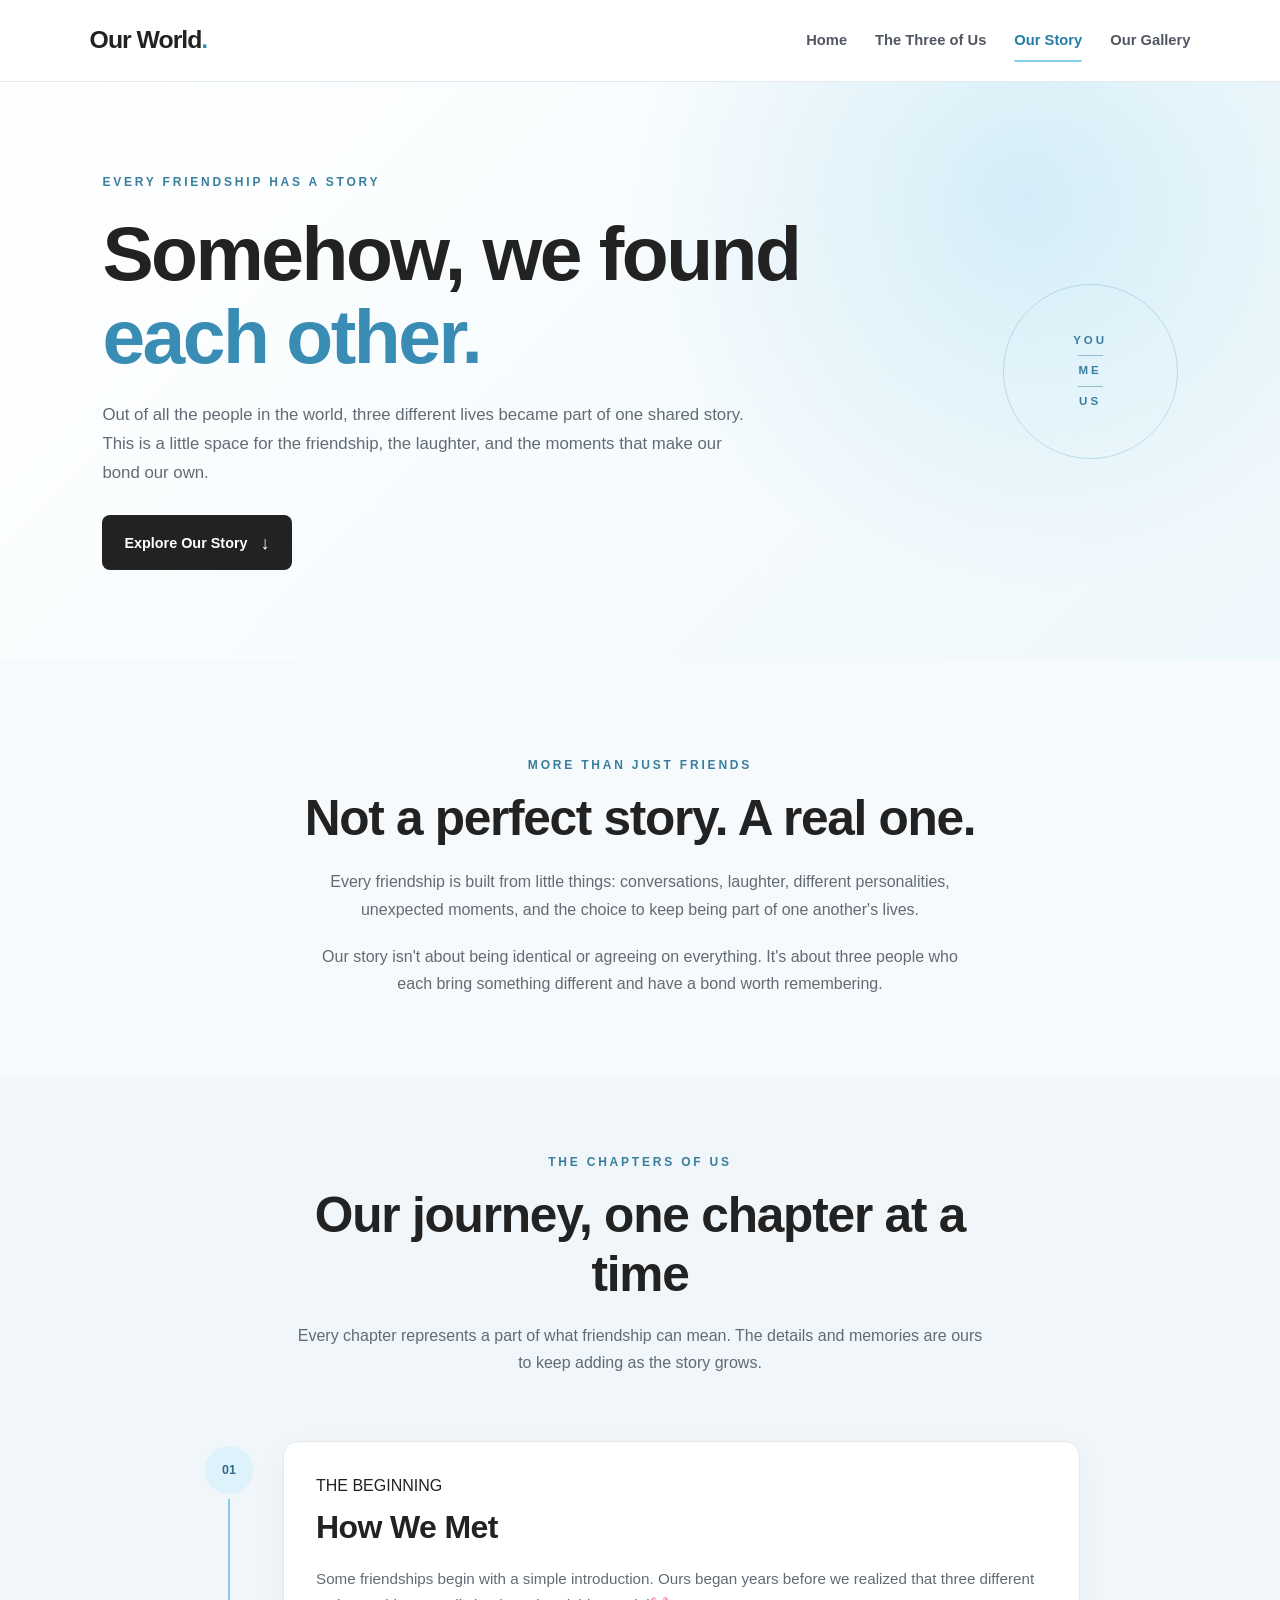
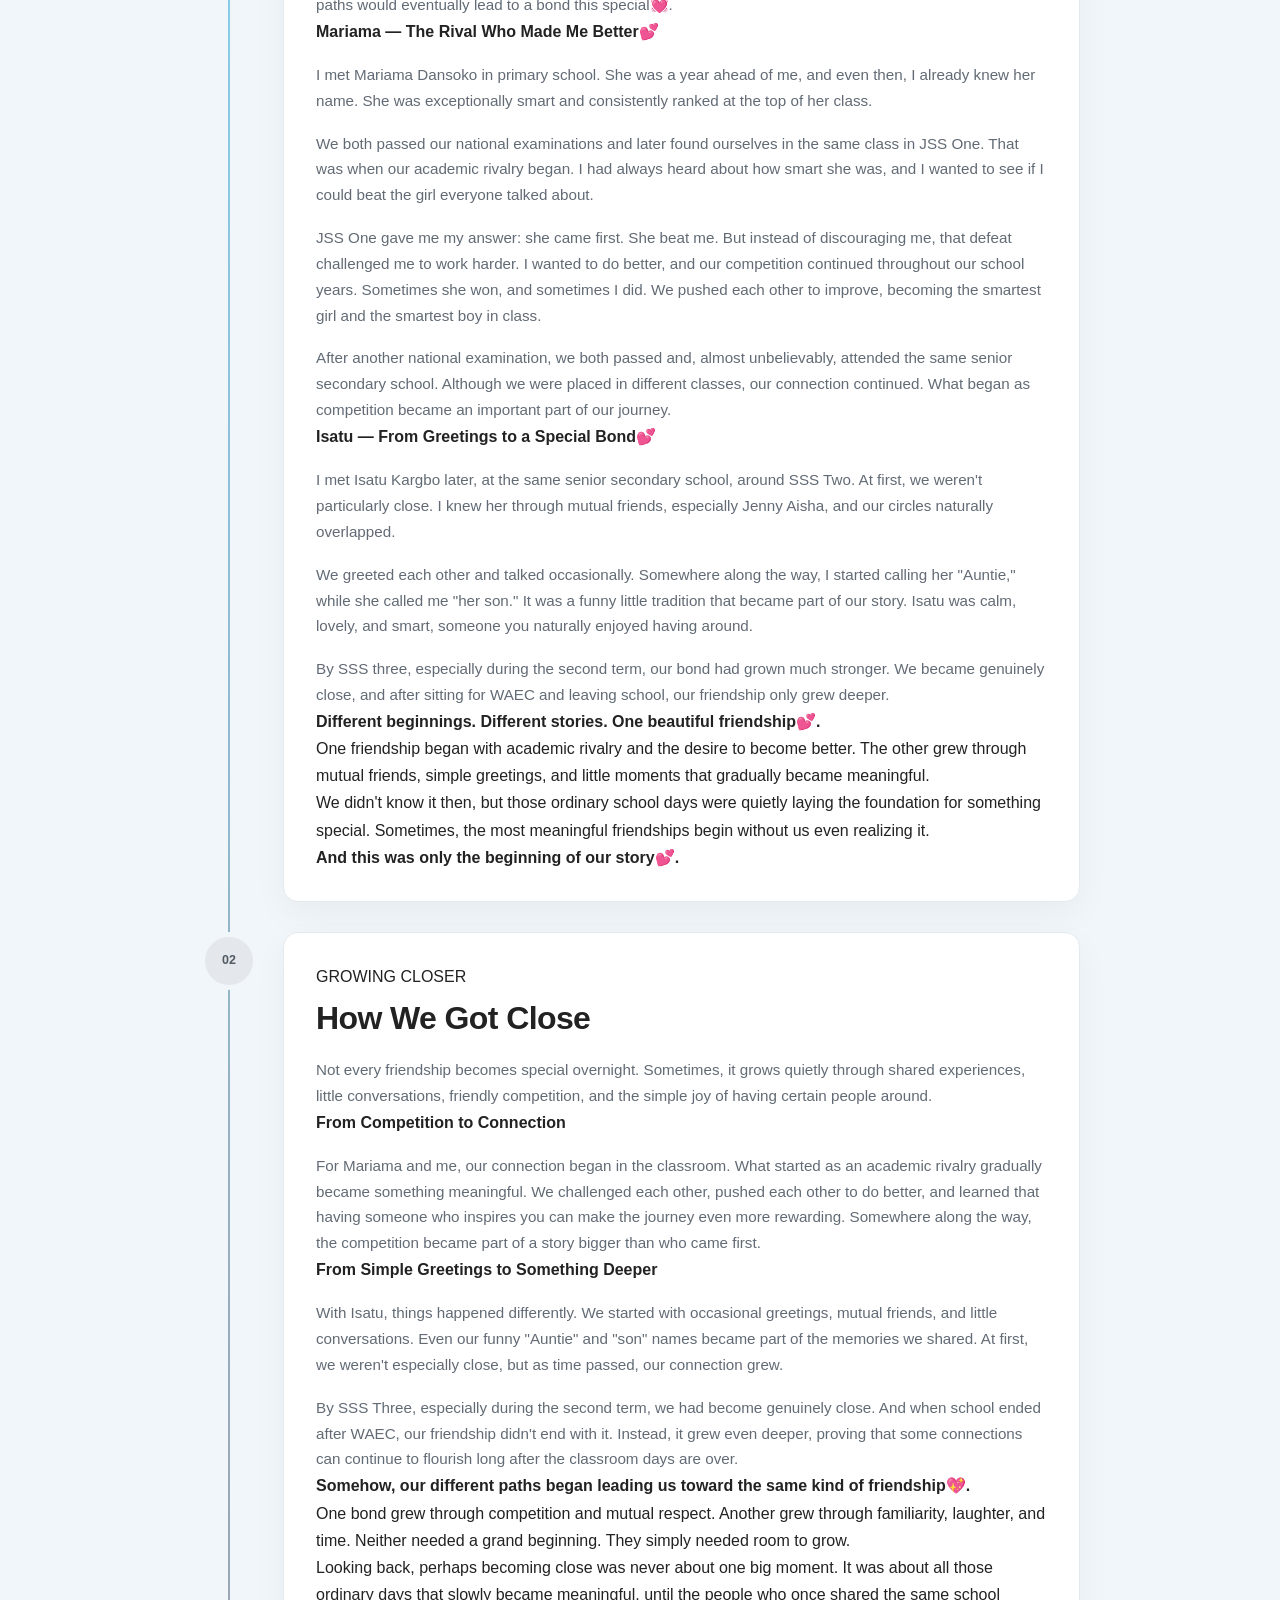
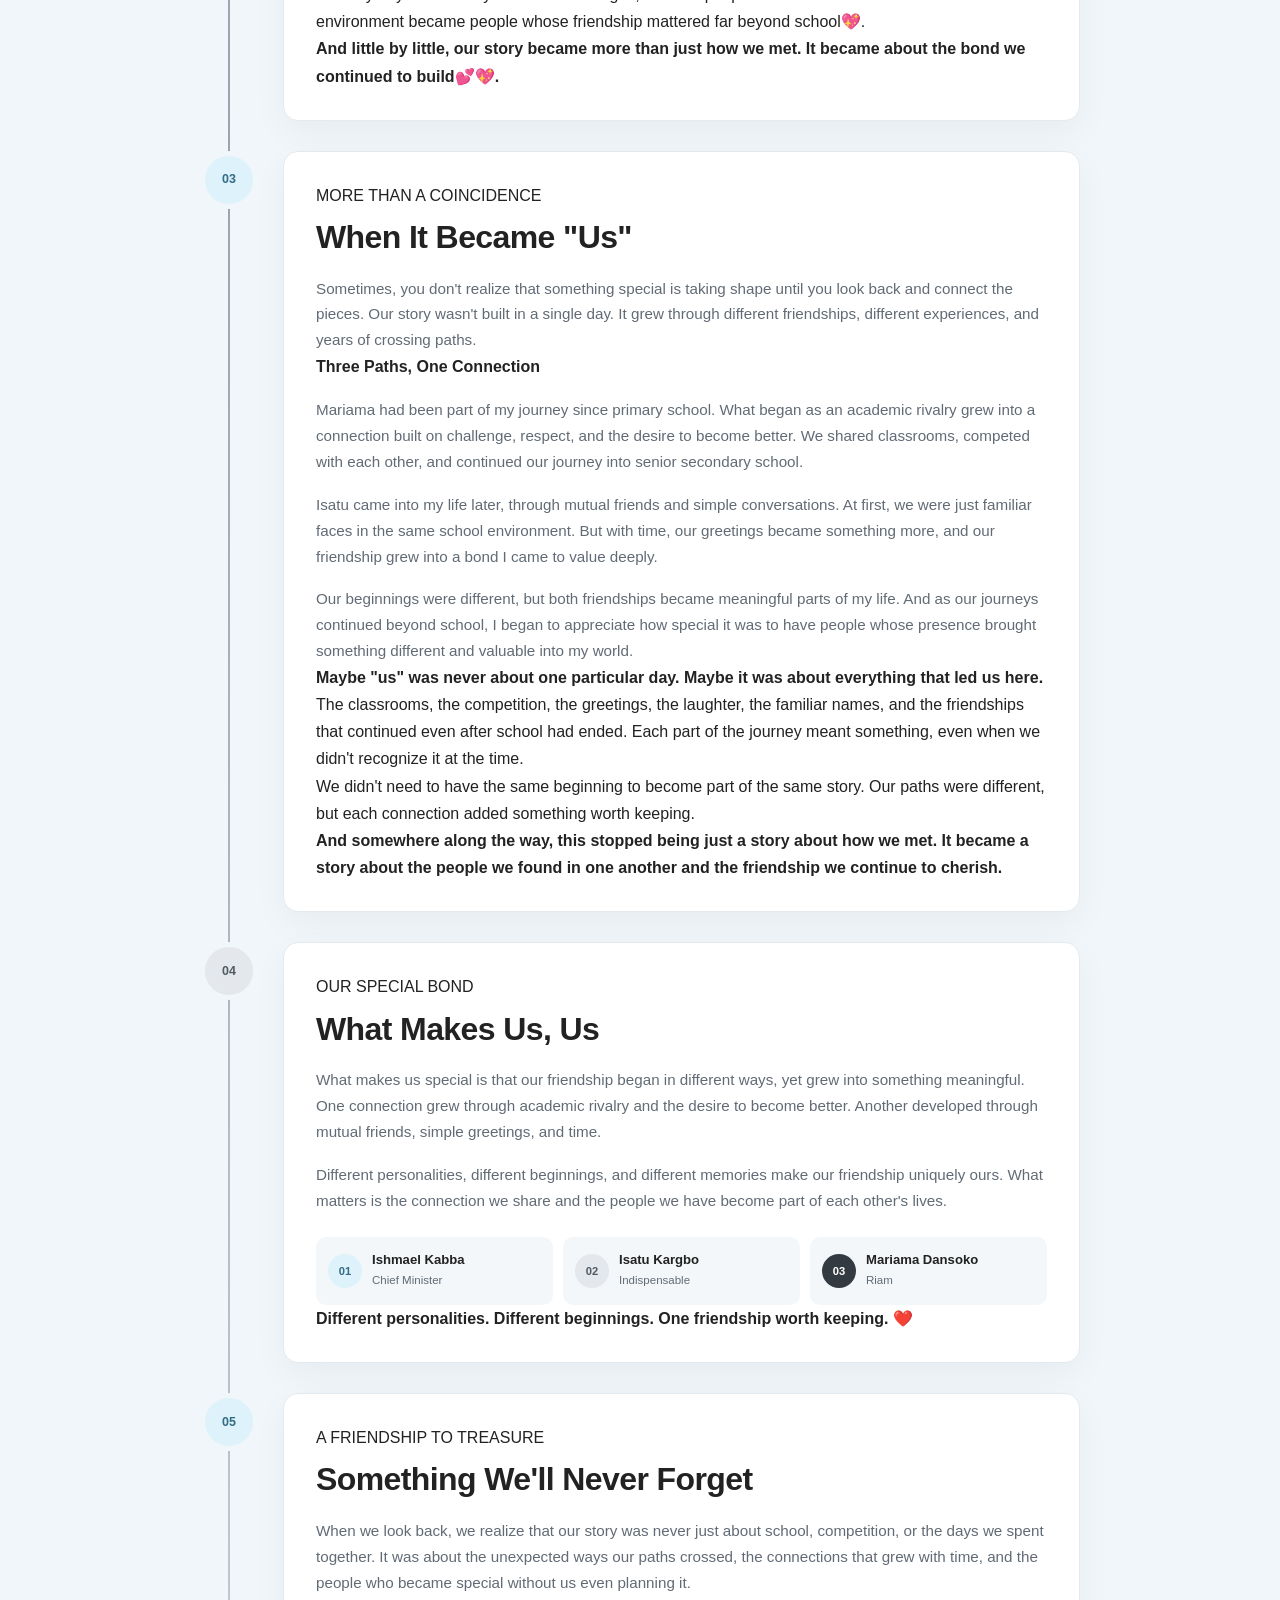
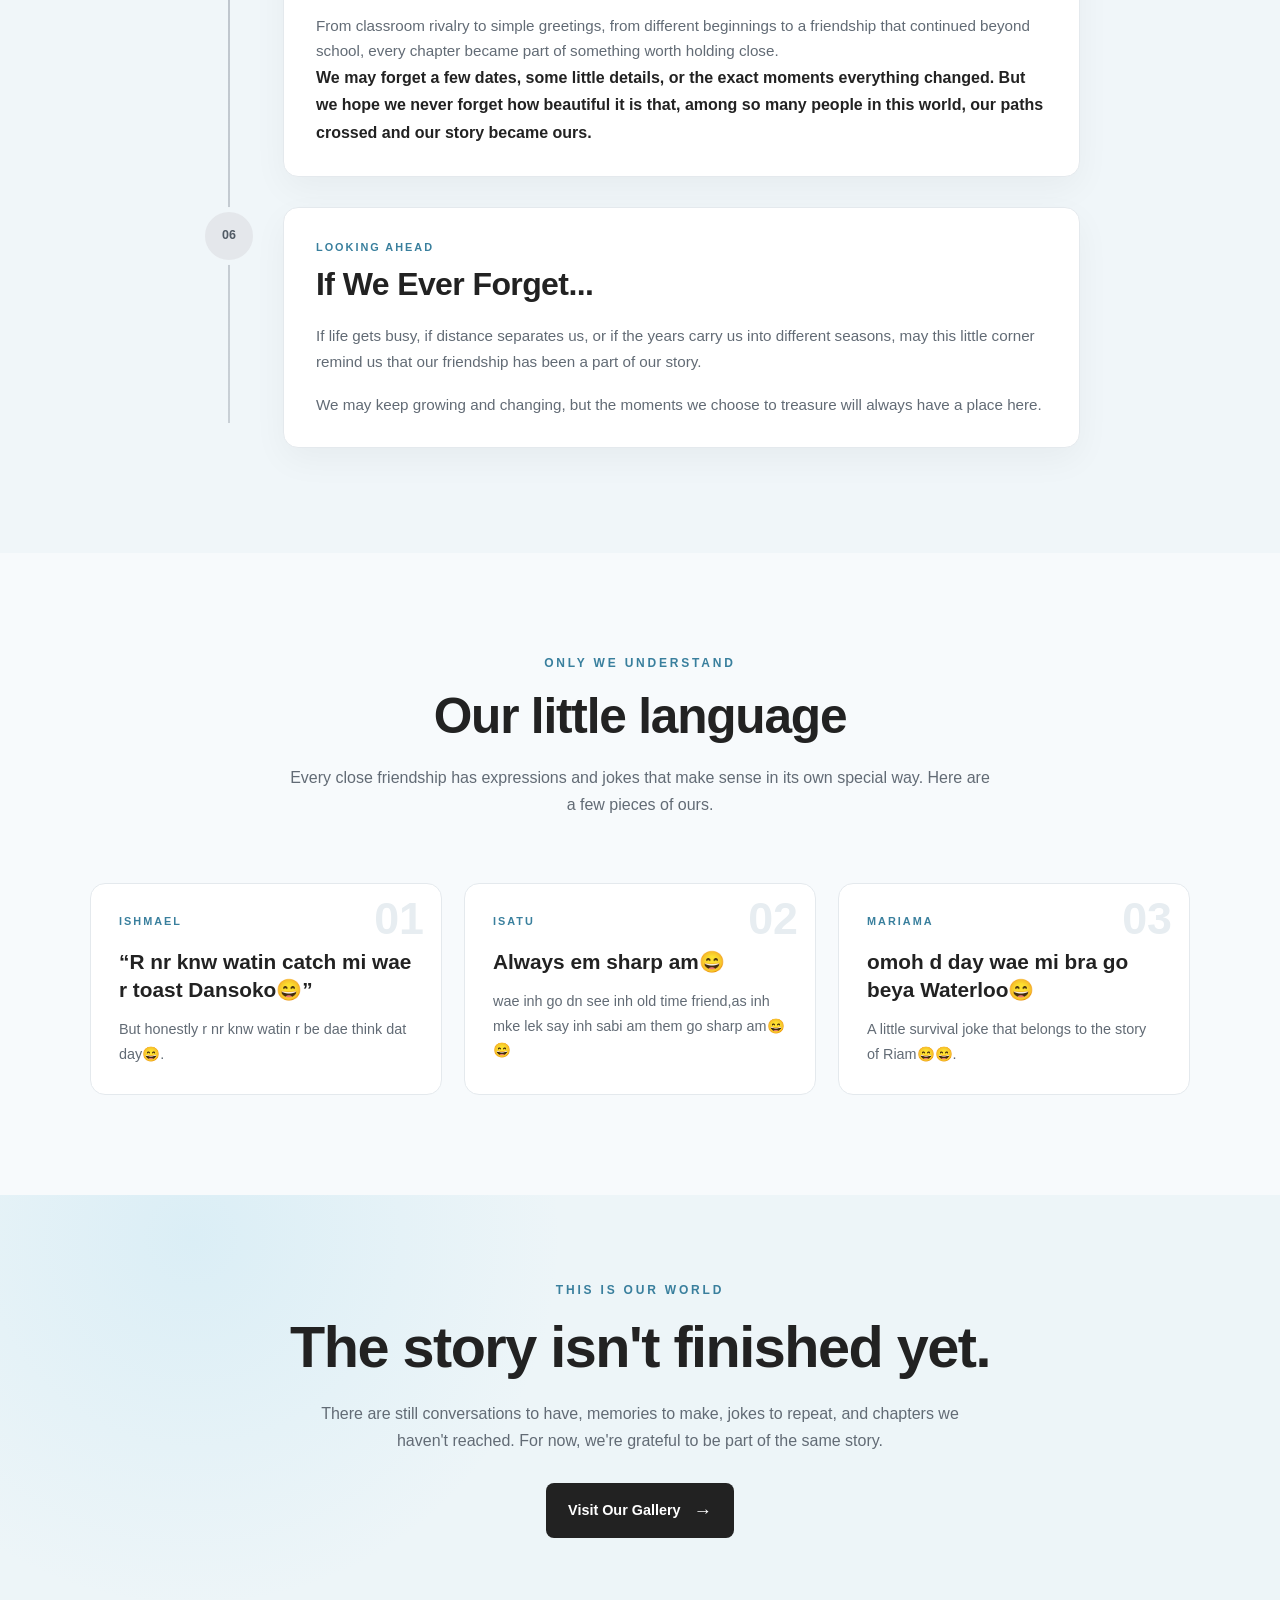
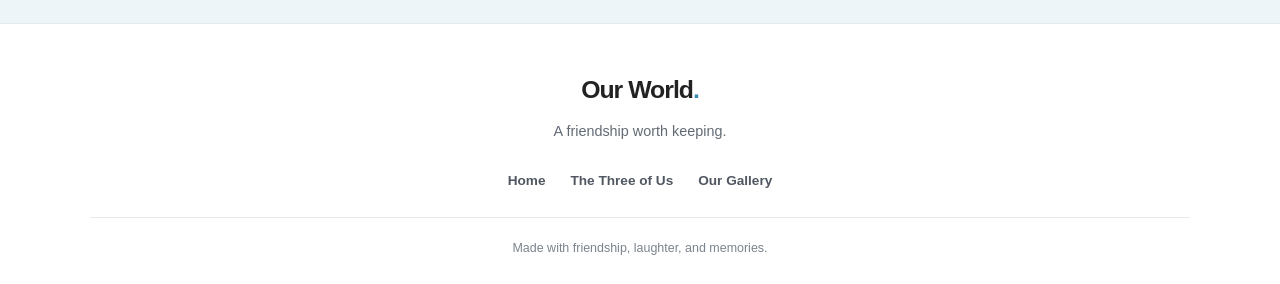
==== pages/our-story.html @ 67580a03 "Add files via upload" ====
<!DOCTYPE html>
<html lang="en">
<head>
  <meta charset="UTF-8">
  <meta name="viewport" content="width=device-width, initial-scale=1.0">

  <title>Our Story | Our World</title>

  <link rel="stylesheet" href="../css/our-story.css">
  <script src="../js/our-story.js" defer></script>
</head>

<body>
  <header class="site-header">
    <a href="../index.html" class="logo">Our World<span>.</span></a>

    <button
      class="menu-toggle"
      id="menu-toggle"
      type="button"
      aria-label="Open navigation menu"
      aria-expanded="false"
      aria-controls="main-navigation">
      <span></span>
      <span></span>
      <span></span>
    </button>

    <nav class="main-navigation" id="main-navigation">
      <a href="../index.html">Home</a>
      <a href="three-of-us.html">The Three of Us</a>
      <a href="our-story.html" class="active" aria-current="page">Our Story</a>
      <a href="gallery.html">Our Gallery</a>
    </nav>
  </header>

  <main>
    <section class="story-hero">
      <div class="hero-content">
        <p class="eyebrow">EVERY FRIENDSHIP HAS A STORY</p>

        <h1>Somehow, we found <span>each other.</span></h1>

        <p class="hero-description">
          Out of all the people in the world, three different lives
          became part of one shared story. This is a little space
          for the friendship, the laughter, and the moments that
          make our bond our own.
        </p>

        <a href="#our-journey" class="primary-button">
          Explore Our Story <span>↓</span>
        </a>
      </div>

      <div class="hero-mark" aria-hidden="true">
        <span>YOU</span>
        <span class="mark-line"></span>
        <span>ME</span>
        <span class="mark-line"></span>
        <span>US</span>
      </div>
    </section>

    <section class="story-introduction" id="our-journey">
      <p class="eyebrow">MORE THAN JUST FRIENDS</p>
      <h2>Not a perfect story. A real one.</h2>

      <p>
        Every friendship is built from little things: conversations,
        laughter, different personalities, unexpected moments, and
        the choice to keep being part of one another's lives.
      </p>

      <p>
        Our story isn't about being identical or agreeing on everything.
        It's about three people who each bring something different
        and have a bond worth remembering.
      </p>
    </section>

    <section class="timeline-section">
      <div class="section-heading">
        <p class="eyebrow">THE CHAPTERS OF US</p>
        <h2>Our journey, one chapter at a time</h2>
        <p>
          Every chapter represents a part of what friendship can mean.
          The details and memories are ours to keep adding as the story grows.
        </p>
      </div>

      <div class="story-timeline">

        <article class="timeline-item">
          <div class="timeline-marker">01</div>

          <div class="timeline-card">
  <span class="story-label">THE BEGINNING</span>
  <h3>How We Met</h3>

  <p>
    Some friendships begin with a simple introduction. Ours began
    years before we realized that three different paths would
    eventually lead to a bond this special💓.
  </p>

  <h4>Mariama — The Rival Who Made Me Better💕</h4>

  <p>
    I met Mariama Dansoko in primary school. She was a year ahead
    of me, and even then, I already knew her name. She was
    exceptionally smart and consistently ranked at the top of
    her class.
  </p>

  <p>
    We both passed our national examinations and later found
    ourselves in the same class in JSS One. That was when our
    academic rivalry began. I had always heard about how smart
    she was, and I wanted to see if I could beat the girl
    everyone talked about.
  </p>

  <p>
    JSS One gave me my answer: she came first. She beat me.
    But instead of discouraging me, that defeat challenged me
    to work harder. I wanted to do better, and our competition
    continued throughout our school years. Sometimes she won,
    and sometimes I did. We pushed each other to improve,
    becoming the smartest girl and the smartest boy in class.
  </p>

  <p>
    After another national examination, we both passed and,
    almost unbelievably, attended the same senior secondary
    school. Although we were placed in different classes,
    our connection continued. What began as competition
    became an important part of our journey.
  </p>

  <h4>Isatu — From Greetings to a Special Bond💕</h4>

  <p>
    I met Isatu Kargbo later, at the same senior secondary
    school, around SSS Two. At first, we weren't particularly
    close. I knew her through mutual friends, especially
    Jenny Aisha, and our circles naturally overlapped.
  </p>

  <p>
    We greeted each other and talked occasionally. Somewhere
    along the way, I started calling her "Auntie," while she
    called me "her son." It was a funny little tradition that
    became part of our story. Isatu was calm, lovely, and smart,
    someone you naturally enjoyed having around.
  </p>

  <p>
    By SSS three, especially during the second term, our bond
    had grown much stronger. We became genuinely close, and
    after sitting for WAEC and leaving school, our friendship
    only grew deeper.
  </p>

  <div class="story-highlight">
    <p>
      <strong>Different beginnings. Different stories.
      One beautiful friendship💕.</strong>
    </p>

    <p>
      One friendship began with academic rivalry and the desire
      to become better. The other grew through mutual friends,
      simple greetings, and little moments that gradually
      became meaningful.
    </p>

    <p>
      We didn't know it then, but those ordinary school days
      were quietly laying the foundation for something special.
      Sometimes, the most meaningful friendships begin without
      us even realizing it.
    </p>

    <p>
      <strong>And this was only the beginning of our story💕.</strong>
    </p>
  </div>
</div>
        </article>

        <article class="timeline-item">
          <div class="timeline-marker">02</div>

          <div class="timeline-card">
  <span class="story-label">GROWING CLOSER</span>
  <h3>How We Got Close</h3>

  <p>
    Not every friendship becomes special overnight.
    Sometimes, it grows quietly through shared experiences,
    little conversations, friendly competition, and the
    simple joy of having certain people around.
  </p>

  <h4>From Competition to Connection</h4>

  <p>
    For Mariama and me, our connection began in the classroom.
    What started as an academic rivalry gradually became
    something meaningful. We challenged each other, pushed
    each other to do better, and learned that having someone
    who inspires you can make the journey even more rewarding.
    Somewhere along the way, the competition became part of
    a story bigger than who came first.
  </p>

  <h4>From Simple Greetings to Something Deeper</h4>

  <p>
    With Isatu, things happened differently. We started with
    occasional greetings, mutual friends, and little
    conversations. Even our funny "Auntie" and "son" names
    became part of the memories we shared. At first, we weren't
    especially close, but as time passed, our connection grew.
  </p>

  <p>
    By SSS Three, especially during the second term, we had
    become genuinely close. And when school ended after WAEC,
    our friendship didn't end with it. Instead, it grew even
    deeper, proving that some connections can continue to
    flourish long after the classroom days are over.
  </p>

  <div class="story-highlight">
    <p>
      <strong>Somehow, our different paths began leading
      us toward the same kind of friendship💖.</strong>
    </p>

    <p>
      One bond grew through competition and mutual respect.
      Another grew through familiarity, laughter, and time.
      Neither needed a grand beginning. They simply needed
      room to grow.
    </p>

    <p>
      Looking back, perhaps becoming close was never about
      one big moment. It was about all those ordinary days
      that slowly became meaningful, until the people who
      once shared the same school environment became people
      whose friendship mattered far beyond school💖.
    </p>

    <p>
      <strong>And little by little, our story became
      more than just how we met. It became about
      the bond we continued to build💕💖.</strong>
    </p>
  </div>
</div>
        </article>

        <article class="timeline-item">
          <div class="timeline-marker">03</div>

          <div class="timeline-card">
  <span class="story-label">MORE THAN A COINCIDENCE</span>
  <h3>When It Became "Us"</h3>

  <p>
    Sometimes, you don't realize that something special is
    taking shape until you look back and connect the pieces.
    Our story wasn't built in a single day. It grew through
    different friendships, different experiences, and years
    of crossing paths.
  </p>

  <h4>Three Paths, One Connection</h4>

  <p>
    Mariama had been part of my journey since primary school.
    What began as an academic rivalry grew into a connection
    built on challenge, respect, and the desire to become
    better. We shared classrooms, competed with each other,
    and continued our journey into senior secondary school.
  </p>

  <p>
    Isatu came into my life later, through mutual friends and
    simple conversations. At first, we were just familiar
    faces in the same school environment. But with time,
    our greetings became something more, and our friendship
    grew into a bond I came to value deeply.
  </p>

  <p>
    Our beginnings were different, but both friendships
    became meaningful parts of my life. And as our journeys
    continued beyond school, I began to appreciate how
    special it was to have people whose presence brought
    something different and valuable into my world.
  </p>

  <div class="story-highlight">
    <p>
      <strong>Maybe "us" was never about one particular day.
      Maybe it was about everything that led us here.</strong>
    </p>

    <p>
      The classrooms, the competition, the greetings, the
      laughter, the familiar names, and the friendships that
      continued even after school had ended. Each part of
      the journey meant something, even when we didn't
      recognize it at the time.
    </p>

    <p>
      We didn't need to have the same beginning to become
      part of the same story. Our paths were different,
      but each connection added something worth keeping.
    </p>

    <p>
      <strong>And somewhere along the way, this stopped
      being just a story about how we met. It became
      a story about the people we found in one another
      and the friendship we continue to cherish.</strong>
    </p>
  </div>
</div>
        </article>

        <article class="timeline-item">
          <div class="timeline-marker">04</div>

          <div class="timeline-card">
  <span class="story-label">OUR SPECIAL BOND</span>
  <h3>What Makes Us, Us</h3>

  <p>
    What makes us special is that our friendship began in
    different ways, yet grew into something meaningful.
    One connection grew through academic rivalry and the
    desire to become better. Another developed through
    mutual friends, simple greetings, and time.
  </p>

  <p>
    Different personalities, different beginnings, and
    different memories make our friendship uniquely ours.
    What matters is the connection we share and the
    people we have become part of each other's lives.
  </p>

  <div class="mini-profiles">

    <div class="mini-profile">
      <div class="mini-number">01</div>
      <div>
        <h4>Ishmael Kabba</h4>
        <p>Chief Minister</p>
      </div>
    </div>

    <div class="mini-profile">
      <div class="mini-number">02</div>
      <div>
        <h4>Isatu Kargbo</h4>
        <p>Indispensable</p>
      </div>
    </div>

    <div class="mini-profile">
      <div class="mini-number">03</div>
      <div>
        <h4>Mariama Dansoko</h4>
        <p>Riam</p>
      </div>
    </div>

  </div>

  <div class="story-highlight">
    <p>
      <strong>Different personalities. Different beginnings.
      One friendship worth keeping. ❤️</strong>
    </p>
  </div>
</div>
        </article>

        <article class="timeline-item">
          <div class="timeline-marker">05</div>
<div class="timeline-card">
  <span class="story-label">A FRIENDSHIP TO TREASURE</span>
  <h3>Something We'll Never Forget</h3>

  <p>
    When we look back, we realize that our story was never
    just about school, competition, or the days we spent
    together. It was about the unexpected ways our paths
    crossed, the connections that grew with time, and the
    people who became special without us even planning it.
  </p>

  <p>
    From classroom rivalry to simple greetings, from
    different beginnings to a friendship that continued
    beyond school, every chapter became part of something
    worth holding close.
  </p>

  <div class="story-highlight">
    <p>
      <strong>
        We may forget a few dates, some little details,
        or the exact moments everything changed.
        But we hope we never forget how beautiful it is
        that, among so many people in this world,
        our paths crossed and our story became ours.
      </strong>
    </p>
  </div>
</div>
        </article>

        <article class="timeline-item">
          <div class="timeline-marker">06</div>

          <div class="timeline-card">
            <p class="chapter-label">LOOKING AHEAD</p>
            <h3>If We Ever Forget...</h3>

            <p>
              If life gets busy, if distance separates us, or if the
              years carry us into different seasons, may this little
              corner remind us that our friendship has been a part of
              our story.
            </p>

            <p>
              We may keep growing and changing, but the moments we
              choose to treasure will always have a place here.
            </p>
          </div>
        </article>

      </div>
    </section>

    <section class="inside-jokes-section">
      <div class="section-heading">
        <p class="eyebrow">ONLY WE UNDERSTAND</p>
        <h2>Our little language</h2>
        <p>
          Every close friendship has expressions and jokes that make
          sense in its own special way. Here are a few pieces of ours.
        </p>
      </div>

      <div class="jokes-grid">
        <article class="joke-card">
          <span class="joke-number">01</span>
          <p class="joke-owner">ISHMAEL</p>
          <h3>“R nr knw watin catch mi wae r toast Dansoko😄”</h3>
          <p>
            But honestly r nr knw watin r be dae think dat day😄.
          </p>
        </article>

        <article class="joke-card">
          <span class="joke-number">02</span>
          <p class="joke-owner">ISATU</p>
          <h3>Always em sharp am😄</h3>
          <p>
            wae inh go dn see inh old time friend,as inh mke lek say inh sabi am them go sharp am😄😄
          </p>
        </article>

        <article class="joke-card">
          <span class="joke-number">03</span>
          <p class="joke-owner">MARIAMA</p>
          <h3>omoh d day wae mi bra go beya Waterloo😄</h3>
          <p>
            A little survival joke that belongs to the story of Riam😄😄.
          </p>
        </article>
      </div>
    </section>

    <section class="story-ending">
      <p class="eyebrow">THIS IS OUR WORLD</p>

      <h2>The story isn't finished yet.</h2>

      <p>
        There are still conversations to have, memories to make,
        jokes to repeat, and chapters we haven't reached.
        For now, we're grateful to be part of the same story.
      </p>

      <a href="gallery.html" class="primary-button">
        Visit Our Gallery <span>→</span>
      </a>
    </section>
  </main>

  <footer class="site-footer">
    <a href="../index.html" class="footer-logo">Our World<span>.</span></a>
    <p>A friendship worth keeping.</p>

    <div class="footer-links">
      <a href="../index.html">Home</a>
      <a href="three-of-us.html">The Three of Us</a>
      <a href="gallery.html">Our Gallery</a>
    </div>

    <p class="copyright">Made with friendship, laughter, and memories.</p>
  </footer>
</body>
</html>
---- css/our-story.css ----
/* =====================================
   OUR WORLD — OUR STORY
===================================== */

:root {
  --sky: #87CEEB;
  --gray: #9CA3AF;
  --charcoal: #222222;
  --white: #F7FAFC;
  --paper: #FFFFFF;
  --muted: #626B75;
  --border: #E4E9ED;
  --blue-dark: #397F9D;
}

* {
  box-sizing: border-box;
  margin: 0;
  padding: 0;
}

html {
  scroll-behavior: smooth;
  scroll-padding-top: 90px;
}

body {
  background: var(--white);
  color: var(--charcoal);
  font-family: Arial, Helvetica, sans-serif;
  line-height: 1.7;
  overflow-x: hidden;
}

a {
  color: inherit;
  text-decoration: none;
}

button {
  font: inherit;
}

button,
a {
  -webkit-tap-highlight-color: transparent;
}

/* HEADER */

.site-header {
  min-height: 82px;
  padding: 16px 7%;
  display: flex;
  align-items: center;
  justify-content: space-between;
  gap: 30px;
  position: sticky;
  top: 0;
  z-index: 100;
  background: rgba(255, 255, 255, 0.96);
  border-bottom: 1px solid var(--border);
  backdrop-filter: blur(12px);
}

.logo,
.footer-logo {
  font-size: 1.55rem;
  font-weight: 800;
  letter-spacing: -1px;
  white-space: nowrap;
}

.logo span,
.footer-logo span {
  color: #398DB5;
}

.main-navigation {
  display: flex;
  align-items: center;
  justify-content: flex-end;
  gap: 28px;
}

.main-navigation a {
  position: relative;
  color: #505761;
  font-size: 0.92rem;
  font-weight: 600;
  transition: color 0.25s ease;
}

.main-navigation a:hover,
.main-navigation a.active {
  color: #267DA5;
}

.main-navigation a.active::after {
  content: "";
  position: absolute;
  left: 0;
  bottom: -9px;
  width: 100%;
  height: 2px;
  background: var(--sky);
  border-radius: 5px;
}

.menu-toggle {
  display: none;
  width: 44px;
  height: 44px;
  padding: 10px;
  background: white;
  border: 1px solid var(--border);
  border-radius: 10px;
  cursor: pointer;
}

.menu-toggle span {
  display: block;
  width: 100%;
  height: 2px;
  margin: 5px 0;
  background: var(--charcoal);
  border-radius: 5px;
}

/* SHARED ELEMENTS */

.eyebrow {
  color: var(--blue-dark);
  font-size: 0.75rem;
  font-weight: 800;
  letter-spacing: 2.8px;
  line-height: 1.8;
}

.primary-button {
  min-height: 50px;
  margin-top: 28px;
  padding: 12px 22px;
  display: inline-flex;
  align-items: center;
  justify-content: center;
  gap: 13px;
  border-radius: 8px;
  background: var(--charcoal);
  color: white;
  font-size: 0.9rem;
  font-weight: 700;
  transition:
    transform 0.25s ease,
    background 0.25s ease;
}

.primary-button:hover {
  transform: translateY(-3px);
  background: #374653;
}

.primary-button span {
  font-size: 1.15rem;
}

/* STORY HERO */

.story-hero {
  min-height: 510px;
  padding: 90px 8%;
  position: relative;
  isolation: isolate;
  overflow: hidden;
  display: flex;
  align-items: center;
  justify-content: space-between;
  gap: 50px;
  background:
    radial-gradient(
      circle at 80% 20%,
      rgba(135, 206, 235, 0.3),
      transparent 35%
    ),
    linear-gradient(135deg, #FFFFFF, #EFF8FC);
}

.hero-content {
  max-width: 760px;
  position: relative;
  z-index: 2;
}

.story-hero h1 {
  margin-top: 18px;
  font-size: clamp(2.8rem, 6vw, 5.4rem);
  font-weight: 800;
  line-height: 1.08;
  letter-spacing: -2.5px;
}

.story-hero h1 span {
  color: #398DB5;
}

.hero-description {
  max-width: 650px;
  margin-top: 24px;
  color: var(--muted);
  font-size: 1.05rem;
}

.hero-mark {
  width: 175px;
  height: 175px;
  flex-shrink: 0;
  display: flex;
  flex-direction: column;
  align-items: center;
  justify-content: center;
  gap: 5px;
  border: 1px solid rgba(57, 141, 181, 0.25);
  border-radius: 50%;
  color: #397F9D;
  font-size: 0.72rem;
  font-weight: 800;
  letter-spacing: 3px;
  animation: float-mark 5s ease-in-out infinite;
}

.mark-line {
  width: 25px;
  height: 1px;
  background: #91BDD1;
}

/* INTRODUCTION */

.story-introduction {
  max-width: 850px;
  margin: 0 auto;
  padding: 95px 7% 80px;
  text-align: center;
}

.story-introduction h2 {
  margin-top: 12px;
  font-size: clamp(2rem, 4vw, 3.1rem);
  line-height: 1.2;
  letter-spacing: -1.3px;
}

.story-introduction > p:not(.eyebrow) {
  margin-top: 20px;
  color: var(--muted);
  font-size: 1rem;
}

/* TIMELINE SECTION */

.timeline-section {
  padding: 75px 7% 105px;
  background: #F0F6F9;
}

.section-heading {
  max-width: 700px;
  margin: 0 auto 65px;
  text-align: center;
}

.section-heading h2 {
  margin-top: 12px;
  font-size: clamp(2rem, 4vw, 3.1rem);
  line-height: 1.2;
  letter-spacing: -1.2px;
}

.section-heading > p:last-child {
  margin-top: 17px;
  color: var(--muted);
}

.story-timeline {
  max-width: 880px;
  margin: 0 auto;
  position: relative;
}

.story-timeline::before {
  content: "";
  position: absolute;
  top: 25px;
  bottom: 25px;
  left: 28px;
  width: 2px;
  background: linear-gradient(
    to bottom,
    var(--sky),
    var(--gray),
    #C9D0D6
  );
}

.timeline-item {
  position: relative;
  display: grid;
  grid-template-columns: 58px minmax(0, 1fr);
  gap: 25px;
  margin-bottom: 30px;
}

.timeline-item:last-child {
  margin-bottom: 0;
}

.timeline-marker {
  width: 58px;
  height: 58px;
  position: relative;
  z-index: 1;
  display: flex;
  align-items: center;
  justify-content: center;
  border: 5px solid #F0F6F9;
  border-radius: 50%;
  background: #DDF2FA;
  color: #326C86;
  font-size: 0.78rem;
  font-weight: 800;
}

.timeline-item:nth-child(2n) .timeline-marker {
  background: #E4E7EB;
  color: #515B65;
}

.timeline-card {
  padding: 30px 32px;
  border: 1px solid var(--border);
  border-radius: 15px;
  background: white;
  box-shadow: 0 12px 35px rgba(34, 34, 34, 0.045);
  animation: reveal-card 0.65s ease both;
}

.timeline-item:nth-child(2) .timeline-card {
  animation-delay: 0.08s;
}

.timeline-item:nth-child(3) .timeline-card {
  animation-delay: 0.16s;
}

.timeline-item:nth-child(4) .timeline-card {
  animation-delay: 0.24s;
}

.timeline-item:nth-child(5) .timeline-card {
  animation-delay: 0.32s;
}

.timeline-item:nth-child(6) .timeline-card {
  animation-delay: 0.4s;
}

.chapter-label {
  color: #397F9D;
  font-size: 0.68rem;
  font-weight: 800;
  letter-spacing: 2px;
}

.timeline-card h3 {
  margin-top: 8px;
  font-size: clamp(1.45rem, 3vw, 2rem);
  line-height: 1.3;
  letter-spacing: -0.6px;
}

.timeline-card > p:not(.chapter-label) {
  margin-top: 17px;
  color: var(--muted);
  font-size: 0.95rem;
}

.timeline-card .memory-prompt {
  padding-left: 15px;
  border-left: 3px solid var(--sky);
  font-style: italic;
}

/* MINI PROFILES */

.mini-profiles {
  margin-top: 24px;
  display: grid;
  grid-template-columns: repeat(3, minmax(0, 1fr));
  gap: 10px;
}

.mini-profile {
  padding: 14px 12px;
  display: flex;
  align-items: center;
  gap: 10px;
  border-radius: 10px;
  background: #F3F7F9;
}

.mini-number {
  width: 34px;
  height: 34px;
  flex-shrink: 0;
  display: flex;
  align-items: center;
  justify-content: center;
  border-radius: 50%;
  background: #DDF2FA;
  color: #326C86;
  font-size: 0.7rem;
  font-weight: 800;
}

.mini-profile:nth-child(2) .mini-number {
  background: #E4E7EB;
  color: #515B65;
}

.mini-profile:nth-child(3) .mini-number {
  background: #333A42;
  color: white;
}

.mini-profile h4 {
  font-size: 0.82rem;
  line-height: 1.3;
}

.mini-profile p {
  margin-top: 3px;
  color: var(--muted);
  font-size: 0.72rem;
}

/* MEMORY HIGHLIGHT */

.memory-highlight {
  margin-top: 25px;
  padding: 25px;
  position: relative;
  overflow: hidden;
  border-radius: 12px;
  background: #F0F8FC;
}

.highlight-symbol {
  position: absolute;
  top: -24px;
  left: 10px;
  color: rgba(57, 141, 181, 0.17);
  font-family: Georgia, serif;
  font-size: 7rem;
  line-height: 1;
}

.memory-highlight p {
  position: relative;
  z-index: 1;
  font-size: 1.2rem;
  font-weight: 800;
}

.highlight-caption {
  display: block;
  margin-top: 7px;
  color: var(--muted);
  font-size: 0.78rem;
}

/* INSIDE JOKES */

.inside-jokes-section {
  padding: 100px 7%;
}

.jokes-grid {
  max-width: 1100px;
  margin: 0 auto;
  display: grid;
  grid-template-columns: repeat(3, minmax(0, 1fr));
  gap: 22px;
}

.joke-card {
  min-width: 0;
  padding: 28px;
  position: relative;
  overflow: hidden;
  border: 1px solid var(--border);
  border-radius: 15px;
  background: white;
  transition:
    transform 0.25s ease,
    box-shadow 0.25s ease;
}

.joke-card:hover {
  transform: translateY(-5px);
  box-shadow: 0 15px 35px rgba(34, 34, 34, 0.08);
}

.joke-number {
  position: absolute;
  top: 12px;
  right: 17px;
  color: #E7EDF1;
  font-size: 2.8rem;
  font-weight: 800;
  line-height: 1;
}

.joke-owner {
  position: relative;
  color: #397F9D;
  font-size: 0.68rem;
  font-weight: 800;
  letter-spacing: 2px;
}

.joke-card h3 {
  margin-top: 18px;
  font-size: 1.3rem;
  line-height: 1.35;
}

.joke-card > p:last-child {
  margin-top: 13px;
  color: var(--muted);
  font-size: 0.9rem;
}

/* ENDING */

.story-ending {
  padding: 85px 7%;
  text-align: center;
  background:
    radial-gradient(
      circle at 15% 10%,
      rgba(135, 206, 235, 0.18),
      transparent 32%
    ),
    #EDF5F8;
}

.story-ending h2 {
  max-width: 750px;
  margin: 12px auto 0;
  font-size: clamp(2.1rem, 4.5vw, 3.6rem);
  line-height: 1.15;
  letter-spacing: -1.5px;
}

.story-ending > p:not(.eyebrow) {
  max-width: 650px;
  margin: 20px auto 0;
  color: var(--muted);
}

/* FOOTER */

.site-footer {
  padding: 45px 7% 25px;
  text-align: center;
  border-top: 1px solid var(--border);
  background: white;
}

.footer-logo {
  display: inline-block;
}

.site-footer > p:not(.copyright) {
  margin-top: 8px;
  color: var(--muted);
  font-size: 0.9rem;
}

.footer-links {
  margin: 25px 0;
  display: flex;
  flex-wrap: wrap;
  justify-content: center;
  gap: 25px;
}

.footer-links a {
  color: #505761;
  font-size: 0.85rem;
  font-weight: 600;
}

.footer-links a:hover {
  color: #267DA5;
}

.copyright {
  padding-top: 20px;
  border-top: 1px solid var(--border);
  color: #7B838D;
  font-size: 0.78rem;
}

/* ANIMATIONS */

@keyframes float-mark {
  0%,
  100% {
    transform: translateY(0);
  }

  50% {
    transform: translateY(-9px);
  }
}

@keyframes reveal-card {
  from {
    opacity: 0;
    transform: translateY(15px);
  }

  to {
    opacity: 1;
    transform: translateY(0);
  }
}

/* TABLET */

@media (max-width: 1000px) {
  .site-header {
    padding-right: 5%;
    padding-left: 5%;
  }

  .main-navigation {
    gap: 18px;
  }

  .story-hero {
    padding-right: 6%;
    padding-left: 6%;
  }

  .hero-mark {
    width: 140px;
    height: 140px;
  }

  .timeline-section,
  .inside-jokes-section {
    padding-right: 5%;
    padding-left: 5%;
  }

  .jokes-grid {
    grid-template-columns: repeat(2, minmax(0, 1fr));
  }
}

/* MOBILE */

@media (max-width: 700px) {
  html {
    scroll-padding-top: 75px;
  }

  .site-header {
    min-height: 72px;
    padding: 12px 5%;
  }

  .logo {
    font-size: 1.4rem;
  }

  .menu-toggle {
    display: block;
  }

  .main-navigation {
    display: none;
    position: absolute;
    top: calc(100% + 1px);
    left: 0;
    right: 0;
    padding: 15px 5% 22px;
    flex-direction: column;
    align-items: stretch;
    gap: 0;
    background: white;
    border-bottom: 1px solid var(--border);
    box-shadow: 0 14px 25px rgba(34, 34, 34, 0.08);
  }

  .main-navigation.menu-visible {
    display: flex;
  }

  .main-navigation a {
    padding: 13px 4px;
  }

  .main-navigation a.active::after {
    display: none;
  }

  .story-hero {
    min-height: auto;
    padding: 75px 7%;
    flex-direction: column;
    align-items: flex-start;
    gap: 35px;
  }

  .story-hero h1 {
    font-size: clamp(2.65rem, 10vw, 4rem);
    letter-spacing: -1.6px;
  }

  .hero-description {
    font-size: 0.97rem;
  }

  .hero-mark {
    width: 115px;
    height: 115px;
    align-self: center;
    font-size: 0.65rem;
  }

  .story-introduction {
    padding: 70px 7% 60px;
  }

  .timeline-section {
    padding: 65px 5% 75px;
  }

  .section-heading {
    margin-bottom: 40px;
  }

  .story-timeline::before {
    left: 18px;
  }

  .timeline-item {
    grid-template-columns: 38px minmax(0, 1fr);
    gap: 12px;
    margin-bottom: 22px;
  }

  .timeline-marker {
    width: 38px;
    height: 38px;
    border-width: 3px;
    font-size: 0.65rem;
  }

  .timeline-card {
    padding: 23px 19px;
  }

  .timeline-card h3 {
    font-size: 1.5rem;
  }

  .timeline-card > p:not(.chapter-label) {
    font-size: 0.91rem;
  }

  .mini-profiles {
    grid-template-columns: minmax(0, 1fr);
  }

  .mini-profile {
    padding: 11px;
  }

  .inside-jokes-section {
    padding: 70px 6%;
  }

  .jokes-grid {
    grid-template-columns: minmax(0, 1fr);
    max-width: 450px;
  }

  .joke-card {
    padding: 25px;
  }

  .story-ending {
    padding: 70px 7%;
  }

  .site-footer {
    padding: 38px 5% 22px;
  }

  .footer-links {
    gap: 15px 22px;
  }
}

/* SMALL PHONES */

@media (max-width: 380px) {
  .story-hero h1 {
    font-size: 2.4rem;
  }

  .eyebrow {
    font-size: 0.67rem;
    letter-spacing: 2px;
  }

  .timeline-card {
    padding: 20px 15px;
  }

  .timeline-card h3 {
    font-size: 1.35rem;
  }
}

/* REDUCED MOTION */

@media (prefers-reduced-motion: reduce) {
  *,
  *::before,
  *::after {
    scroll-behavior: auto !important;
    animation-duration: 0.01ms !important;
    animation-iteration-count: 1 !important;
    transition-duration: 0.01ms !important;
  }
}
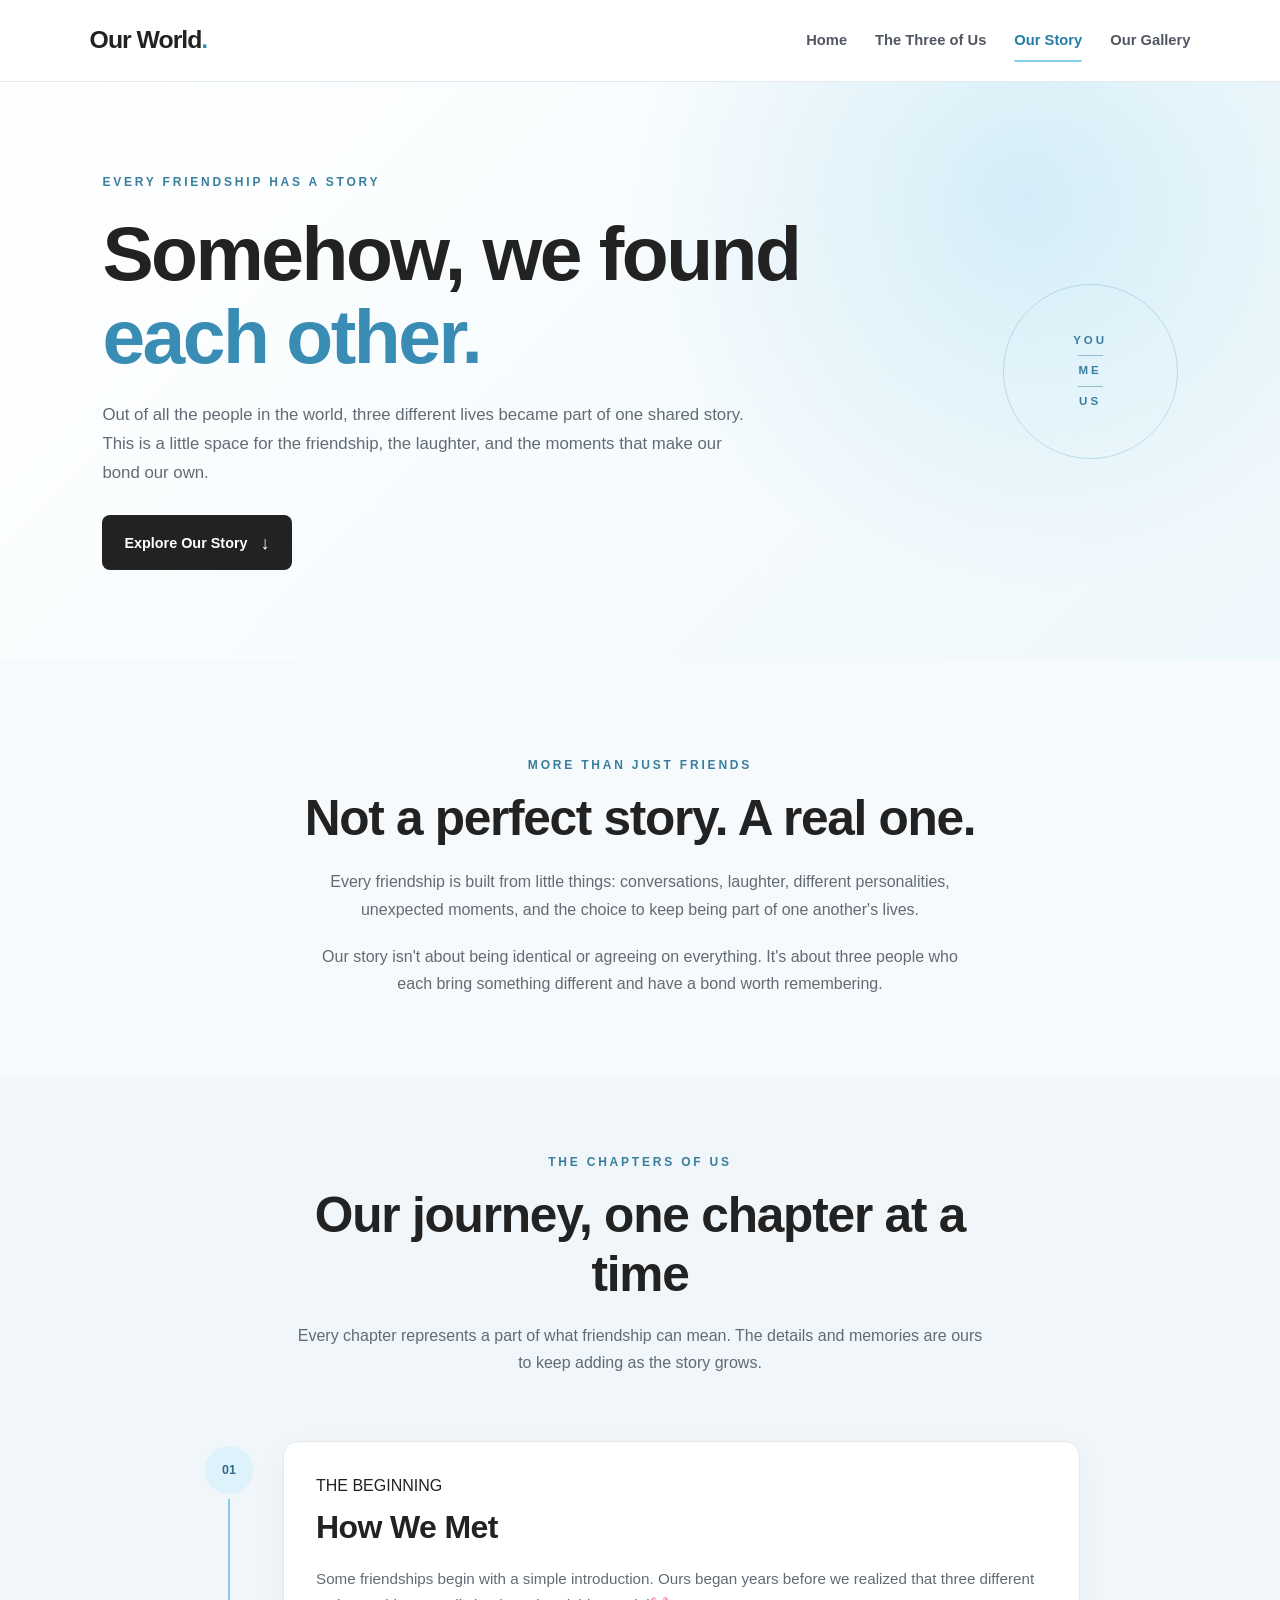
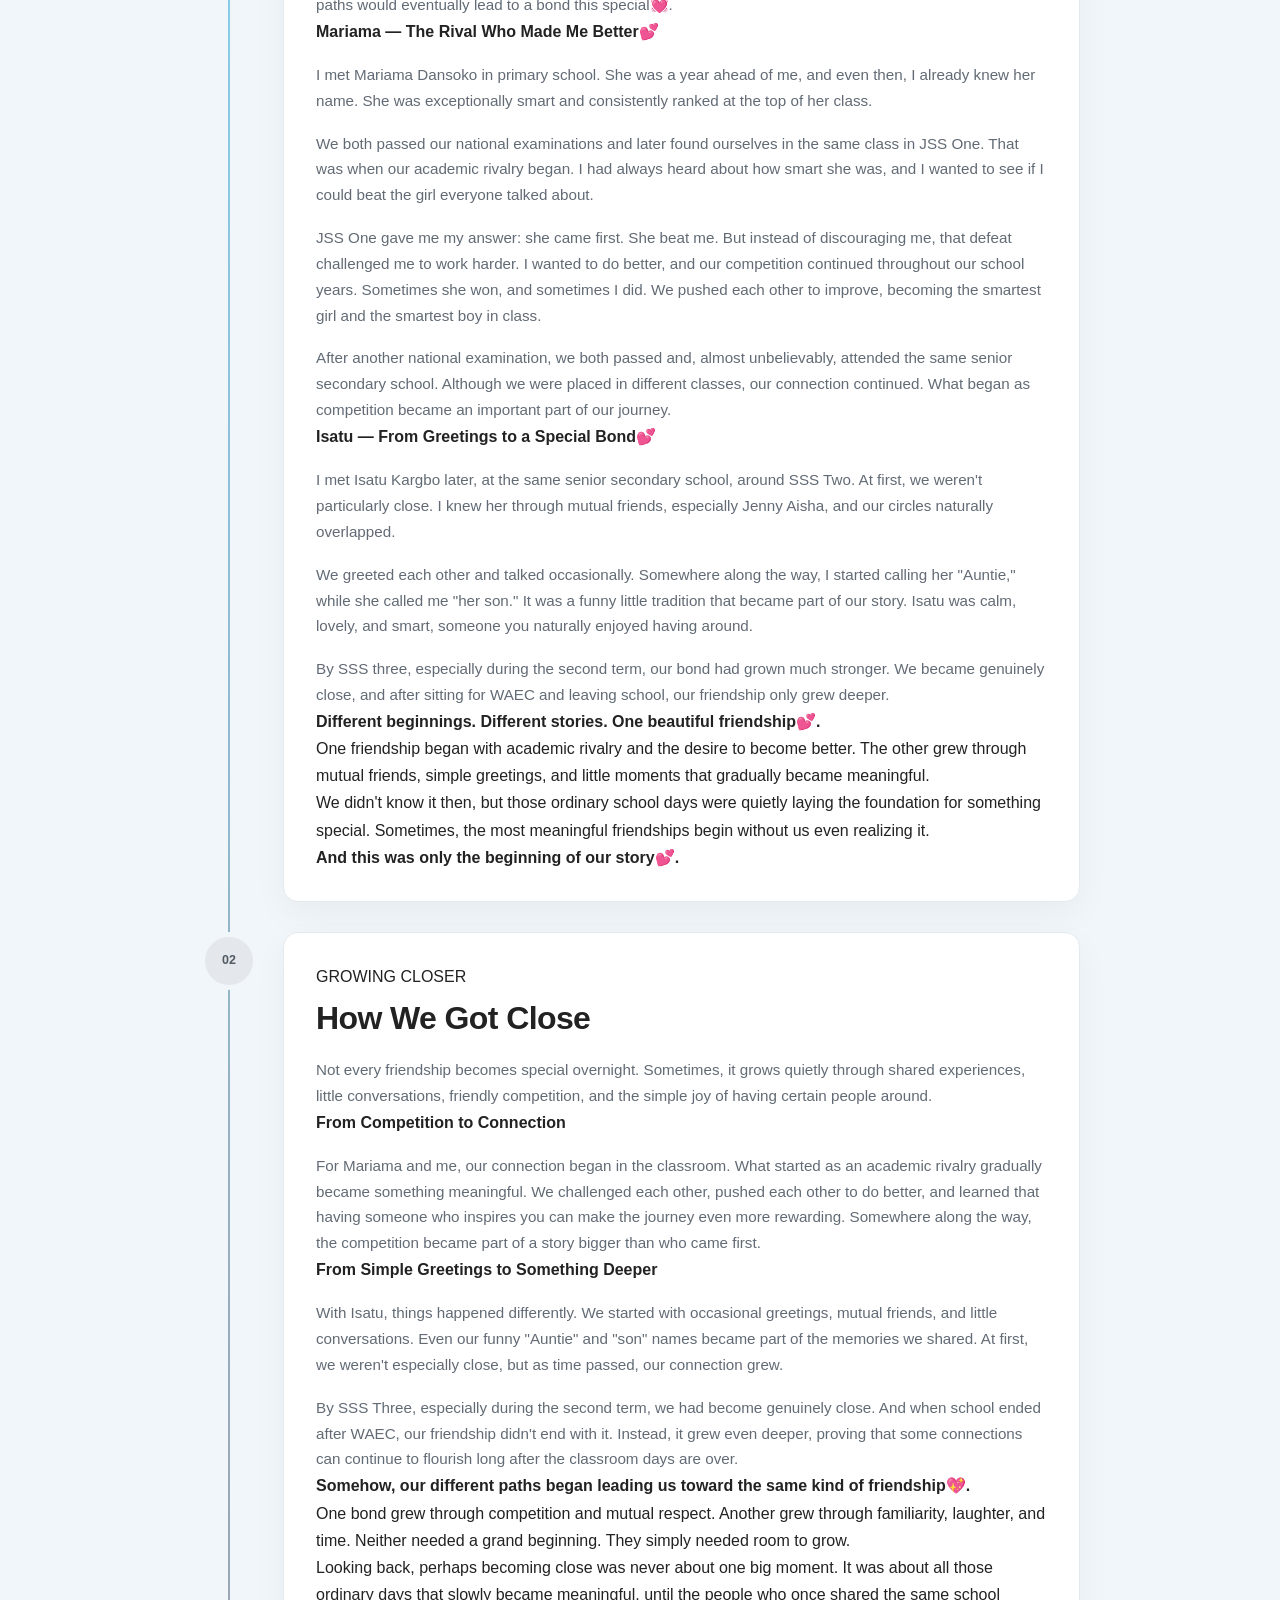
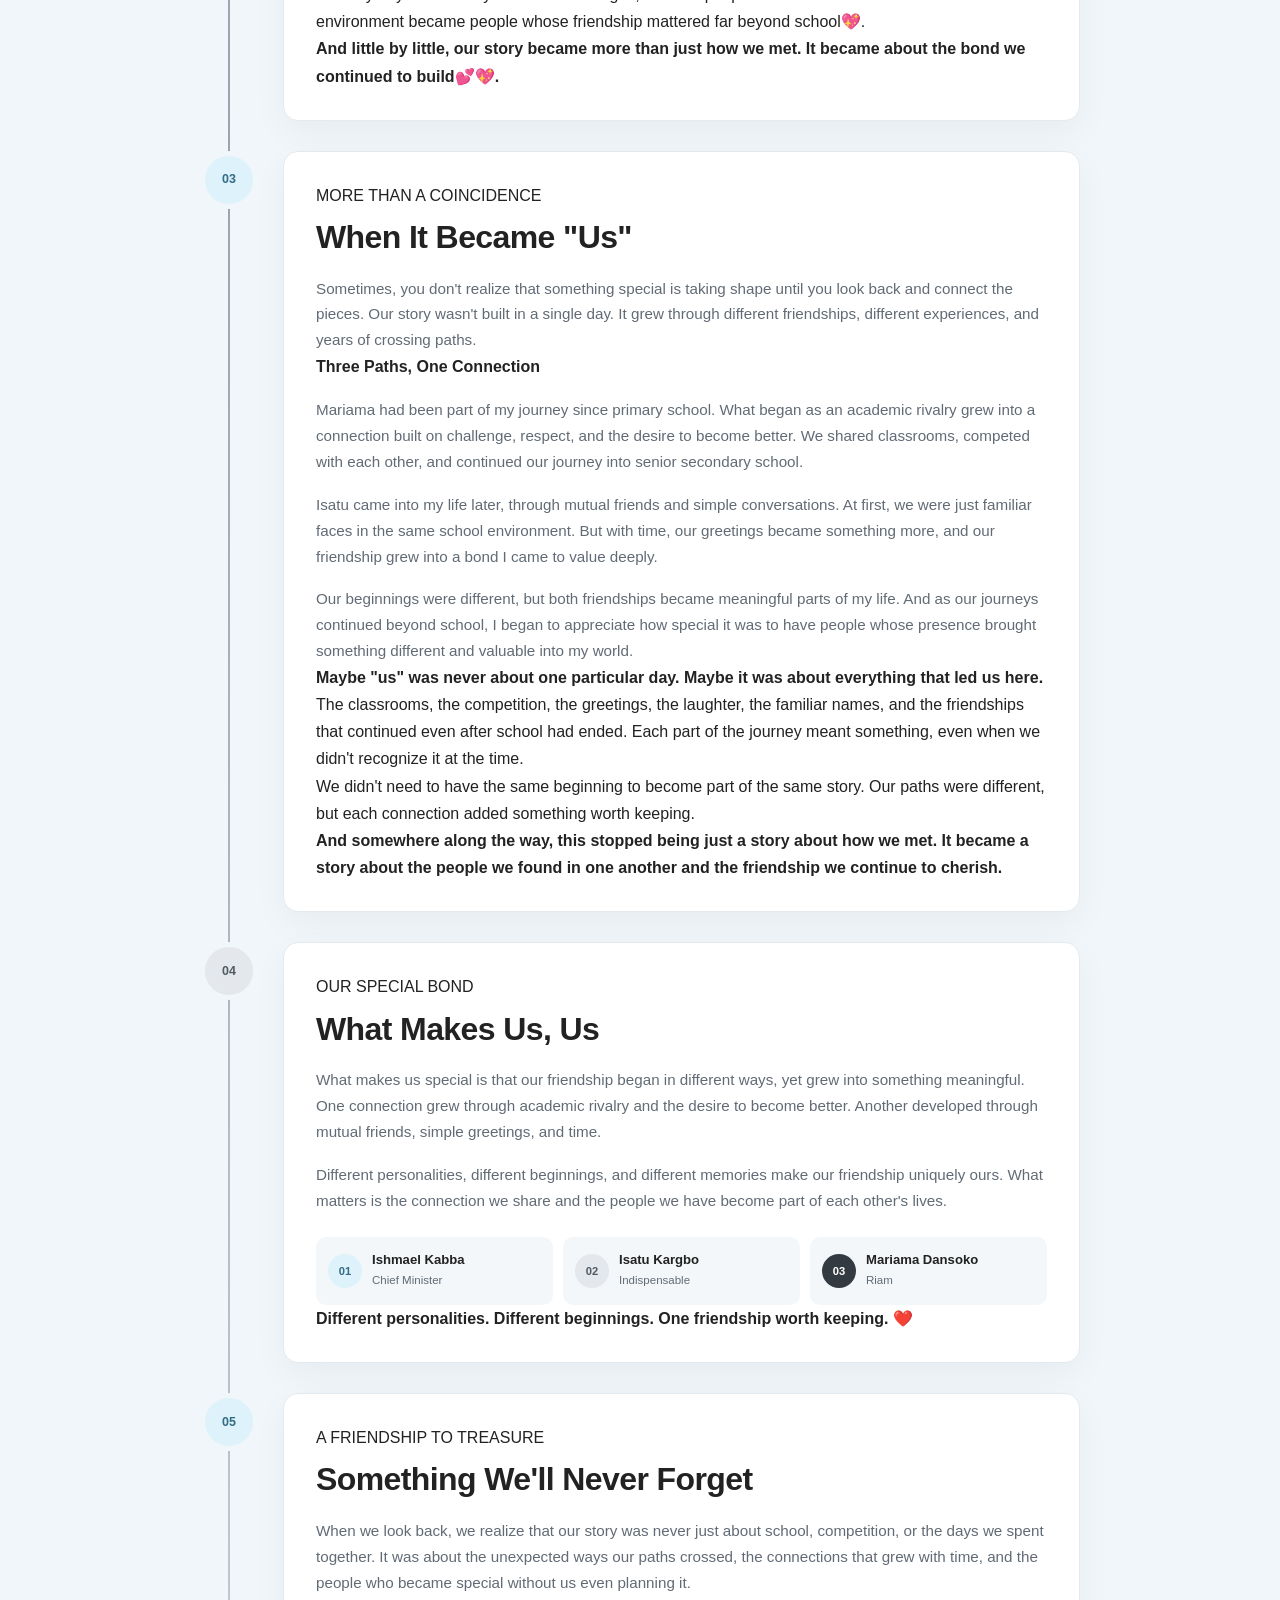
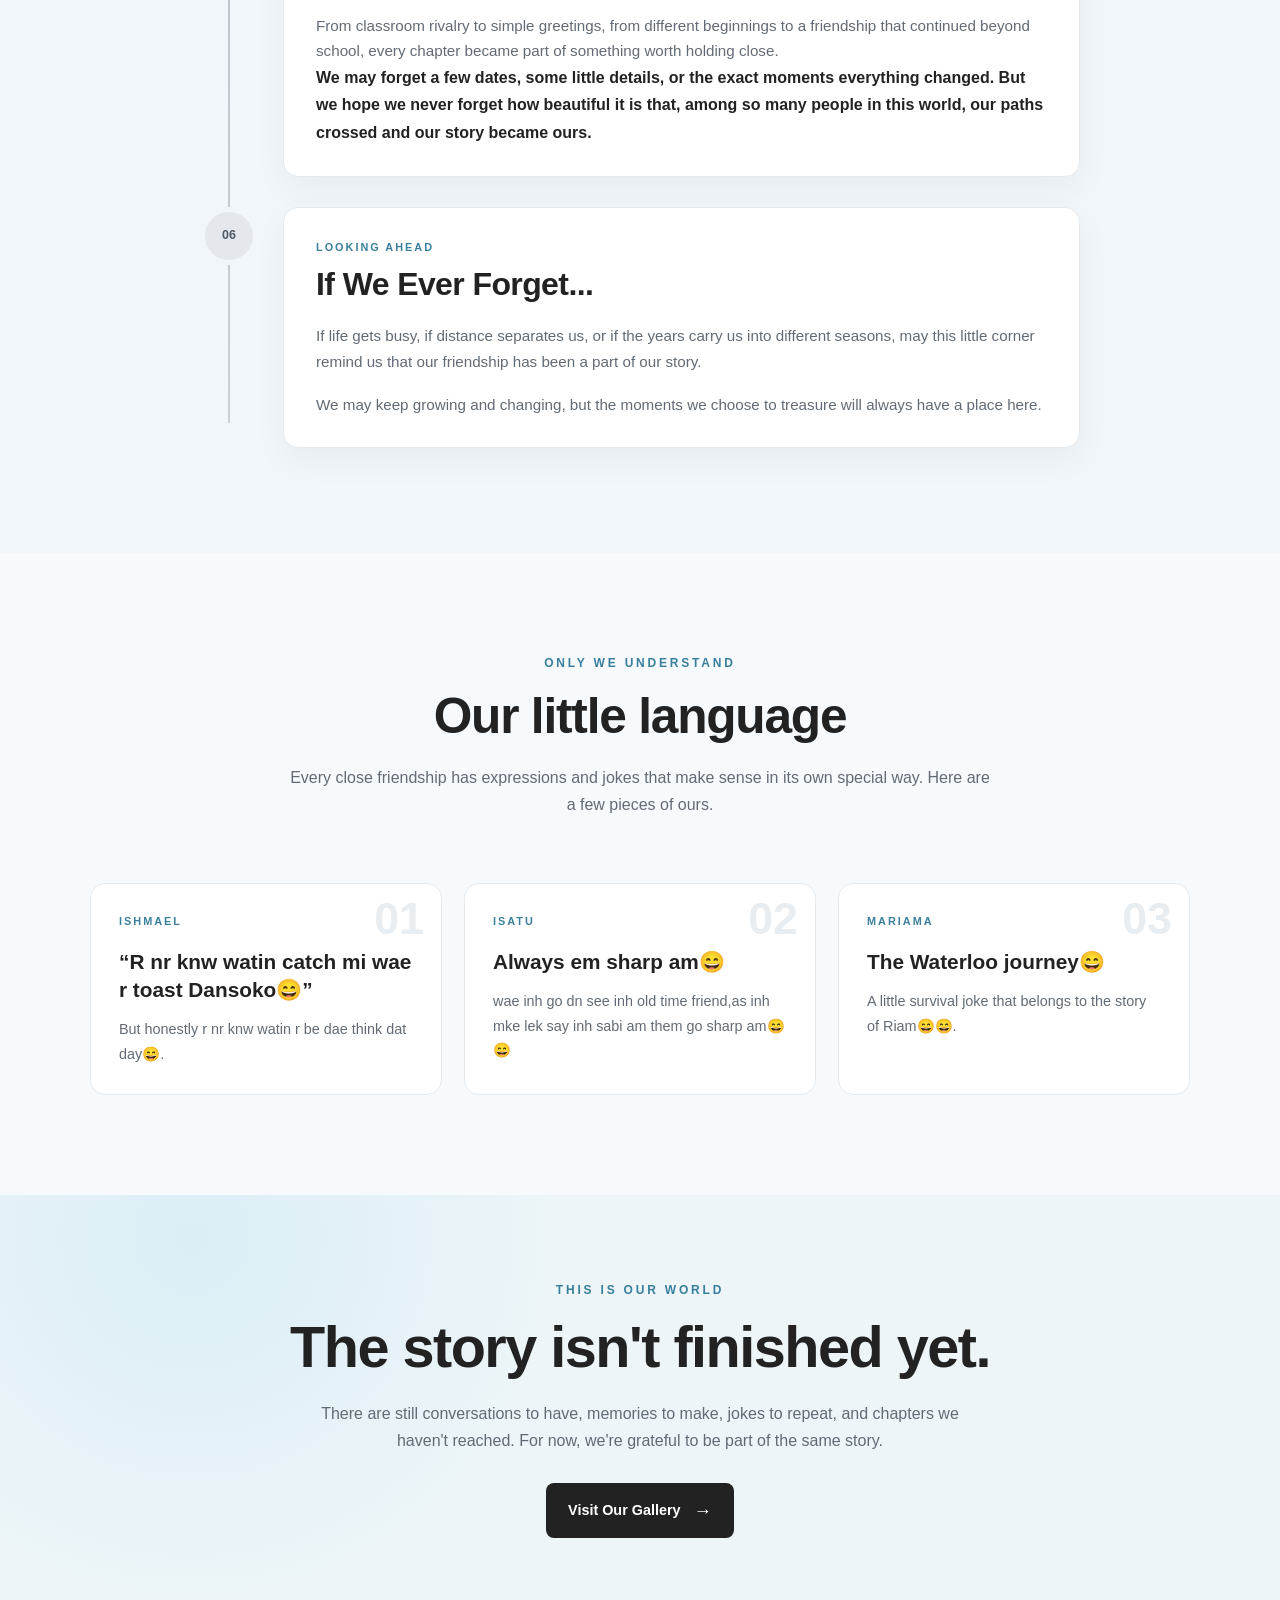
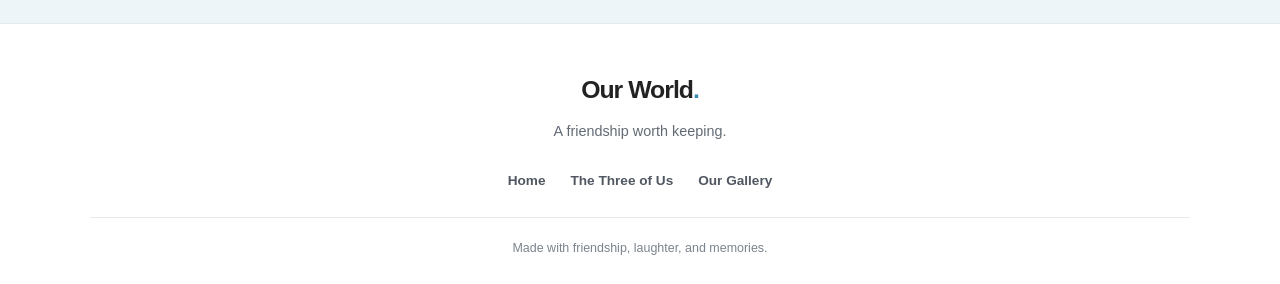
==== commit a9db53d6: "Add files via upload" ====
--- a/pages/our-story.html
+++ b/pages/our-story.html
@@ -484,7 +484,7 @@
         <article class="joke-card">
           <span class="joke-number">03</span>
           <p class="joke-owner">MARIAMA</p>
-          <h3>omoh d day wae mi bra go beya Waterloo😄</h3>
+          <h3>The Waterloo journey😄</h3>
           <p>
             A little survival joke that belongs to the story of Riam😄😄.
           </p>
